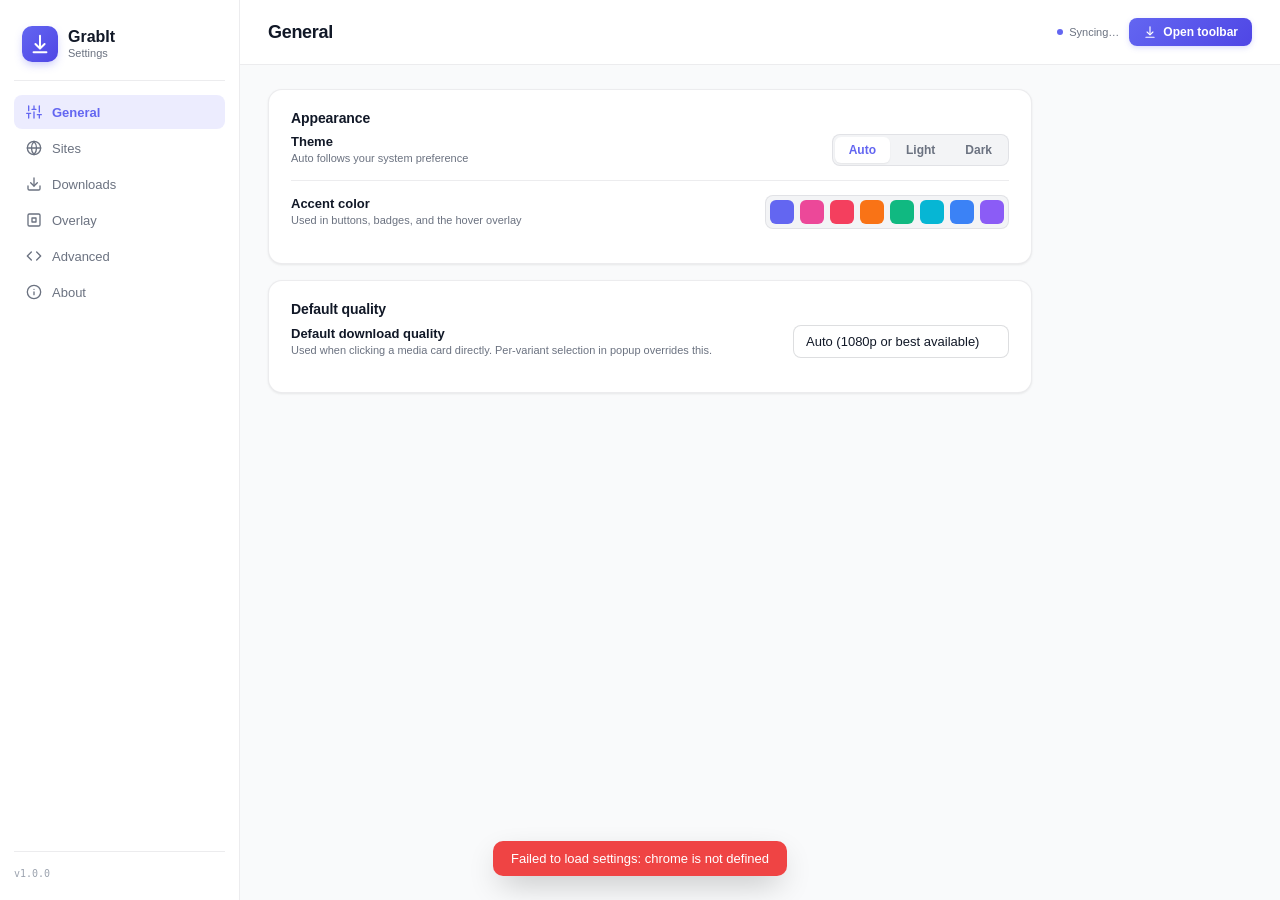
==== options/options.html @ 5db0a207 "Initial rebuild: GrabIt v1.0.0 — universal media grabber - MV3 manifest with 8 site extractors (YouT" ====
<!DOCTYPE html>
<html lang="en">
<head>
  <meta charset="UTF-8" />
  <meta name="viewport" content="width=device-width, initial-scale=1.0" />
  <title>GrabIt — Settings</title>
  <link rel="stylesheet" href="options.css" />
</head>
<body data-theme="auto">
  <div class="page">
    <!-- Sidebar -->
    <aside class="sidebar">
      <div class="sidebar-brand">
        <div class="brand-mark">
          <svg viewBox="0 0 24 24" width="22" height="22" fill="none" stroke="currentColor" stroke-width="2.2" stroke-linecap="round" stroke-linejoin="round">
            <path d="M12 3v12"/><path d="m7 12 5 5 5-5"/><path d="M5 21h14"/>
          </svg>
        </div>
        <div class="brand-text">
          <span class="brand-name">GrabIt</span>
          <span class="brand-tag">Settings</span>
        </div>
      </div>

      <nav class="nav">
        <a href="#general" class="nav-item active" data-section="general">
          <svg viewBox="0 0 24 24" width="16" height="16" fill="none" stroke="currentColor" stroke-width="2" stroke-linecap="round" stroke-linejoin="round"><path d="M4 21v-7M4 10V3M12 21v-9M12 8V3M20 21v-5M20 12V3M1 14h6M9 8h6M17 16h6"/></svg>
          General
        </a>
        <a href="#sites" class="nav-item" data-section="sites">
          <svg viewBox="0 0 24 24" width="16" height="16" fill="none" stroke="currentColor" stroke-width="2" stroke-linecap="round" stroke-linejoin="round"><circle cx="12" cy="12" r="10"/><path d="M2 12h20M12 2a15 15 0 0 1 0 20M12 2a15 15 0 0 0 0 20"/></svg>
          Sites
        </a>
        <a href="#downloads" class="nav-item" data-section="downloads">
          <svg viewBox="0 0 24 24" width="16" height="16" fill="none" stroke="currentColor" stroke-width="2" stroke-linecap="round" stroke-linejoin="round"><path d="M21 15v4a2 2 0 0 1-2 2H5a2 2 0 0 1-2-2v-4"/><polyline points="7 10 12 15 17 10"/><line x1="12" y1="15" x2="12" y2="3"/></svg>
          Downloads
        </a>
        <a href="#overlay" class="nav-item" data-section="overlay">
          <svg viewBox="0 0 24 24" width="16" height="16" fill="none" stroke="currentColor" stroke-width="2" stroke-linecap="round" stroke-linejoin="round"><rect x="3" y="3" width="18" height="18" rx="2"/><path d="M9 9h6v6H9z"/></svg>
          Overlay
        </a>
        <a href="#advanced" class="nav-item" data-section="advanced">
          <svg viewBox="0 0 24 24" width="16" height="16" fill="none" stroke="currentColor" stroke-width="2" stroke-linecap="round" stroke-linejoin="round"><polyline points="16 18 22 12 16 6"/><polyline points="8 6 2 12 8 18"/></svg>
          Advanced
        </a>
        <a href="#about" class="nav-item" data-section="about">
          <svg viewBox="0 0 24 24" width="16" height="16" fill="none" stroke="currentColor" stroke-width="2" stroke-linecap="round" stroke-linejoin="round"><circle cx="12" cy="12" r="10"/><line x1="12" y1="16" x2="12" y2="12"/><line x1="12" y1="8" x2="12.01" y2="8"/></svg>
          About
        </a>
      </nav>

      <div class="sidebar-footer">
        <span class="version" id="version">v1.0.0</span>
      </div>
    </aside>

    <!-- Main -->
    <main class="main">
      <header class="topbar">
        <h1 id="page-title">General</h1>
        <div class="topbar-actions">
          <span class="sync-indicator" id="sync-indicator" hidden>
            <span class="dot"></span> Syncing…
          </span>
          <button class="btn-primary" id="open-popup-hint" title="Tip: open GrabIt from the toolbar on any supported site">
            <svg viewBox="0 0 24 24" width="14" height="14" fill="none" stroke="currentColor" stroke-width="2" stroke-linecap="round" stroke-linejoin="round"><path d="M12 3v12"/><path d="m7 12 5 5 5-5"/><path d="M5 21h14"/></svg>
            Open toolbar
          </button>
        </div>
      </header>

      <div class="content">
        <!-- General -->
        <section id="section-general" class="section active">
          <div class="card">
            <h2>Appearance</h2>
            <div class="field-row">
              <div class="field-label">
                <label>Theme</label>
                <span class="hint">Auto follows your system preference</span>
              </div>
              <div class="segmented" id="theme-segmented" role="radiogroup">
                <button data-value="auto" class="seg-btn active">Auto</button>
                <button data-value="light" class="seg-btn">Light</button>
                <button data-value="dark" class="seg-btn">Dark</button>
              </div>
            </div>

            <div class="field-row">
              <div class="field-label">
                <label>Accent color</label>
                <span class="hint">Used in buttons, badges, and the hover overlay</span>
              </div>
              <div class="color-picker" id="color-picker">
                <button class="color-swatch" data-color="#6366f1" style="background:#6366f1" aria-label="Indigo"></button>
                <button class="color-swatch" data-color="#ec4899" style="background:#ec4899" aria-label="Pink"></button>
                <button class="color-swatch" data-color="#f43f5e" style="background:#f43f5e" aria-label="Rose"></button>
                <button class="color-swatch" data-color="#f97316" style="background:#f97316" aria-label="Orange"></button>
                <button class="color-swatch" data-color="#10b981" style="background:#10b981" aria-label="Emerald"></button>
                <button class="color-swatch" data-color="#06b6d4" style="background:#06b6d4" aria-label="Cyan"></button>
                <button class="color-swatch" data-color="#3b82f6" style="background:#3b82f6" aria-label="Blue"></button>
                <button class="color-swatch" data-color="#8b5cf6" style="background:#8b5cf6" aria-label="Violet"></button>
              </div>
            </div>
          </div>

          <div class="card">
            <h2>Default quality</h2>
            <div class="field-row">
              <div class="field-label">
                <label>Default download quality</label>
                <span class="hint">Used when clicking a media card directly. Per-variant selection in popup overrides this.</span>
              </div>
              <select id="default-quality" class="select">
                <option value="auto">Auto (1080p or best available)</option>
                <option value="highest">Highest</option>
                <option value="1080p">1080p</option>
                <option value="720p">720p</option>
                <option value="480p">480p</option>
                <option value="360p">360p</option>
                <option value="audio">Audio only</option>
              </select>
            </div>
          </div>
        </section>

        <!-- Sites -->
        <section id="section-sites" class="section">
          <div class="card">
            <h2>Enabled sites</h2>
            <p class="card-desc">Toggle which sites GrabIt will scan and show overlay on. Disabled sites are completely ignored.</p>
            <div class="site-toggles" id="site-toggles"></div>
          </div>
        </section>

        <!-- Downloads -->
        <section id="section-downloads" class="section">
          <div class="card">
            <h2>Download folder</h2>
            <div class="field-row">
              <div class="field-label">
                <label>Subfolder under Chrome Downloads</label>
                <span class="hint">Leave empty to save in the root Downloads folder</span>
              </div>
              <input type="text" id="download-folder" class="input" placeholder="GrabIt" />
            </div>

            <div class="field-row">
              <div class="field-label">
                <label>Filename template</label>
                <span class="hint">Variables: {site} {title} {quality} {ext} {author} {date}</span>
              </div>
              <input type="text" id="filename-template" class="input" placeholder="{site}_{title}_{quality}.{ext}" />
            </div>
          </div>

          <div class="card">
            <h2>Notifications</h2>
            <label class="toggle-row">
              <span>
                <span class="toggle-label">Notify on completion</span>
                <span class="toggle-hint">Show a desktop notification when a download finishes</span>
              </span>
              <input type="checkbox" id="notify-complete" class="toggle" />
            </label>
            <label class="toggle-row">
              <span>
                <span class="toggle-label">Notify on errors</span>
                <span class="toggle-hint">Show a notification when a download fails or falls back to opening in a tab</span>
              </span>
              <input type="checkbox" id="notify-error" class="toggle" />
            </label>
          </div>

          <div class="card">
            <h2>Recent downloads</h2>
            <p class="card-desc">Manage the recent downloads list shown in the popup.</p>
            <div class="recent-manage">
              <button class="btn-secondary" id="clear-recent-btn">Clear recent list</button>
              <span class="hint" id="recent-count">0 items</span>
            </div>
          </div>
        </section>

        <!-- Overlay -->
        <section id="section-overlay" class="section">
          <div class="card">
            <h2>Hover overlay</h2>
            <p class="card-desc">A floating "GrabIt" button appears on supported sites for one-click downloads.</p>
            <label class="toggle-row">
              <span>
                <span class="toggle-label">Show hover overlay</span>
                <span class="toggle-hint">Display the floating button on supported sites</span>
              </span>
              <input type="checkbox" id="show-overlay" class="toggle" />
            </label>

            <div class="field-row">
              <div class="field-label">
                <label>Position</label>
                <span class="hint">Where the overlay button appears on the page</span>
              </div>
              <select id="overlay-position" class="select">
                <option value="bottom-right">Bottom right</option>
                <option value="bottom-left">Bottom left</option>
                <option value="top-right">Top right</option>
                <option value="top-left">Top left</option>
              </select>
            </div>

            <div class="field-row">
              <div class="field-label">
                <label>Opacity</label>
                <span class="hint" id="opacity-value">95%</span>
              </div>
              <input type="range" id="overlay-opacity" min="50" max="100" value="95" class="range" />
            </div>
          </div>
        </section>

        <!-- Advanced -->
        <section id="section-advanced" class="section">
          <div class="card">
            <h2>Restriction bypass</h2>
            <p class="card-desc">Many CDNs require a Referer/Origin header from the original site. GrabIt uses declarativeNetRequest rules to inject these on the fly.</p>
            <label class="toggle-row">
              <span>
                <span class="toggle-label">Bypass Referer/Origin restrictions</span>
                <span class="toggle-hint">Recommended. Disable only if you experience DNR policy conflicts.</span>
              </span>
              <input type="checkbox" id="bypass-referer" class="toggle" />
            </label>
          </div>

          <div class="card">
            <h2>Concurrency</h2>
            <div class="field-row">
              <div class="field-label">
                <label>Max parallel downloads</label>
                <span class="hint" id="parallel-value">3</span>
              </div>
              <input type="range" id="max-parallel" min="1" max="10" value="3" class="range" />
            </div>
          </div>

          <div class="card">
            <h2>Diagnostics</h2>
            <label class="toggle-row">
              <span>
                <span class="toggle-label">Enable debug logging</span>
                <span class="toggle-hint">Verbose logs in the service worker DevTools console. Useful when reporting bugs.</span>
              </span>
              <input type="checkbox" id="debug-logging" class="toggle" />
            </label>
            <div class="actions-row">
              <button class="btn-secondary" id="test-scan-btn">Test scan active tab</button>
              <button class="btn-secondary" id="reload-bg-btn">Reload service worker</button>
            </div>
          </div>
        </section>

        <!-- About -->
        <section id="section-about" class="section">
          <div class="card about-card">
            <div class="about-logo">
              <div class="brand-mark large">
                <svg viewBox="0 0 24 24" width="32" height="32" fill="none" stroke="currentColor" stroke-width="2.2" stroke-linecap="round" stroke-linejoin="round">
                  <path d="M12 3v12"/><path d="m7 12 5 5 5-5"/><path d="M5 21h14"/>
                </svg>
              </div>
              <div>
                <h2>GrabIt</h2>
                <p class="about-version">Version <span id="about-version">1.0.0</span></p>
              </div>
            </div>
            <p class="about-desc">
              GrabIt is a privacy-respecting Chrome extension that lets you download videos, images,
              and audio from YouTube, Twitter/X, Instagram, TikTok, Reddit, Facebook, Twitch, and Bilibili.
              All processing happens locally in your browser — no third-party servers, no telemetry.
            </p>
            <div class="about-links">
              <a href="https://github.com/Exon101/grabit-extension" target="_blank" rel="noreferrer">Source on GitHub</a>
              <a href="https://github.com/Exon101/grabit-extension/issues" target="_blank" rel="noreferrer">Report an issue</a>
              <a href="#" id="open-extensions-page">Manage extension</a>
            </div>
          </div>
        </section>
      </div>
    </main>
  </div>

  <script src="options.js"></script>
</body>
</html>
---- options/options.css ----
/* ============================================================
 * GrabIt options page — sidebar layout, modern card system
 * ============================================================ */

:root {
  --bg: #f9fafb;
  --bg-card: #ffffff;
  --bg-elevated: #ffffff;
  --bg-hover: #f3f4f6;
  --bg-pressed: #e5e7eb;
  --fg: #111827;
  --fg-muted: #6b7280;
  --fg-subtle: #9ca3af;
  --border: rgba(17, 24, 39, 0.08);
  --border-strong: rgba(17, 24, 39, 0.14);
  --accent: #6366f1;
  --accent-hover: #4f46e5;
  --accent-fg: #ffffff;
  --accent-soft: rgba(99, 102, 241, 0.12);
  --success: #10b981;
  --warning: #f59e0b;
  --danger: #ef4444;
  --shadow: 0 1px 3px rgba(0,0,0,0.05), 0 1px 2px rgba(0,0,0,0.03);
  --shadow-md: 0 4px 12px -2px rgba(0,0,0,0.06), 0 2px 4px -1px rgba(0,0,0,0.04);
  --radius: 10px;
  --radius-lg: 14px;
  --radius-xl: 20px;
  --font: -apple-system, BlinkMacSystemFont, 'Segoe UI', 'Inter', Roboto, Helvetica, Arial, sans-serif;
  --font-mono: 'SF Mono', 'JetBrains Mono', Menlo, Consolas, monospace;
}

[data-theme="dark"] {
  --bg: #0f172a;
  --bg-card: #1e293b;
  --bg-elevated: #1e293b;
  --bg-hover: #334155;
  --bg-pressed: #475569;
  --fg: #f1f5f9;
  --fg-muted: #94a3b8;
  --fg-subtle: #64748b;
  --border: rgba(241, 245, 249, 0.08);
  --border-strong: rgba(241, 245, 249, 0.14);
  --accent: #818cf8;
  --accent-hover: #6366f1;
  --accent-fg: #0f172a;
  --accent-soft: rgba(129, 140, 248, 0.18);
  --shadow: 0 1px 3px rgba(0,0,0,0.3);
  --shadow-md: 0 4px 12px -2px rgba(0,0,0,0.4);
}

* { box-sizing: border-box; margin: 0; padding: 0; }

body {
  font-family: var(--font);
  background: var(--bg);
  color: var(--fg);
  font-size: 14px;
  -webkit-font-smoothing: antialiased;
}

.page {
  display: grid;
  grid-template-columns: 240px 1fr;
  min-height: 100vh;
}

/* ---------- Sidebar ---------- */
.sidebar {
  background: var(--bg-card);
  border-right: 1px solid var(--border);
  padding: 20px 14px;
  display: flex;
  flex-direction: column;
  position: sticky;
  top: 0;
  height: 100vh;
}

.sidebar-brand {
  display: flex;
  align-items: center;
  gap: 10px;
  padding: 6px 8px 18px;
  margin-bottom: 14px;
  border-bottom: 1px solid var(--border);
}
.brand-mark {
  width: 36px; height: 36px;
  display: flex; align-items: center; justify-content: center;
  background: linear-gradient(135deg, var(--accent), var(--accent-hover));
  color: var(--accent-fg);
  border-radius: 10px;
  box-shadow: 0 4px 10px -2px rgba(99,102,241,0.4);
  flex-shrink: 0;
}
.brand-mark.large { width: 56px; height: 56px; border-radius: 14px; }
.brand-text { display: flex; flex-direction: column; line-height: 1.15; }
.brand-name { font-size: 16px; font-weight: 700; }
.brand-tag { font-size: 11px; color: var(--fg-muted); font-weight: 500; }

.nav {
  display: flex;
  flex-direction: column;
  gap: 2px;
  flex: 1;
}
.nav-item {
  display: flex;
  align-items: center;
  gap: 10px;
  padding: 9px 12px;
  border-radius: 8px;
  color: var(--fg-muted);
  text-decoration: none;
  font-size: 13px;
  font-weight: 500;
  transition: all 0.12s ease;
  cursor: pointer;
}
.nav-item:hover {
  background: var(--bg-hover);
  color: var(--fg);
}
.nav-item.active {
  background: var(--accent-soft);
  color: var(--accent);
  font-weight: 600;
}

.sidebar-footer {
  padding-top: 12px;
  border-top: 1px solid var(--border);
  margin-top: 14px;
}
.version { font-size: 10px; color: var(--fg-subtle); font-family: var(--font-mono); }

/* ---------- Main ---------- */
.main {
  display: flex;
  flex-direction: column;
  min-width: 0;
}

.topbar {
  display: flex;
  align-items: center;
  justify-content: space-between;
  padding: 18px 28px;
  background: var(--bg-card);
  border-bottom: 1px solid var(--border);
  position: sticky;
  top: 0;
  z-index: 10;
}
.topbar h1 {
  font-size: 18px;
  font-weight: 700;
  letter-spacing: -0.3px;
}
.topbar-actions { display: flex; align-items: center; gap: 10px; }

.sync-indicator {
  display: inline-flex;
  align-items: center;
  gap: 6px;
  font-size: 11px;
  color: var(--fg-muted);
  font-weight: 500;
}
.sync-indicator .dot {
  width: 6px; height: 6px;
  background: var(--accent);
  border-radius: 50%;
  animation: pulse 1.2s ease infinite;
}
@keyframes pulse { 0%, 100% { opacity: 1; } 50% { opacity: 0.3; } }

.btn-primary {
  display: inline-flex; align-items: center; gap: 6px;
  padding: 7px 14px;
  background: linear-gradient(135deg, var(--accent), var(--accent-hover));
  color: var(--accent-fg);
  border: 0;
  border-radius: 8px;
  font-size: 12px; font-weight: 600;
  cursor: pointer;
  font-family: inherit;
  box-shadow: 0 2px 6px -1px rgba(99,102,241,0.3);
  transition: all 0.15s ease;
}
.btn-primary:hover { transform: translateY(-1px); box-shadow: 0 4px 10px -2px rgba(99,102,241,0.4); }
.btn-primary:active { transform: translateY(0); }

.btn-secondary {
  padding: 7px 14px;
  background: var(--bg-hover);
  color: var(--fg);
  border: 1px solid var(--border);
  border-radius: 8px;
  font-size: 12px; font-weight: 600;
  cursor: pointer;
  font-family: inherit;
  transition: all 0.12s ease;
}
.btn-secondary:hover { background: var(--bg-pressed); border-color: var(--border-strong); }

/* ---------- Content ---------- */
.content { padding: 24px 28px; max-width: 820px; }
.section { display: none; }
.section.active { display: block; animation: fadeIn 0.2s ease; }
@keyframes fadeIn { from { opacity: 0; transform: translateY(4px); } to { opacity: 1; transform: none; } }

.card {
  background: var(--bg-card);
  border: 1px solid var(--border);
  border-radius: var(--radius-lg);
  padding: 20px 22px;
  margin-bottom: 16px;
  box-shadow: var(--shadow);
}
.card h2 {
  font-size: 14px;
  font-weight: 700;
  margin-bottom: 4px;
  letter-spacing: -0.1px;
}
.card-desc {
  font-size: 12px;
  color: var(--fg-muted);
  line-height: 1.55;
  margin-bottom: 16px;
}

/* ---------- Field rows ---------- */
.field-row {
  display: flex;
  align-items: center;
  justify-content: space-between;
  padding: 14px 0;
  border-top: 1px solid var(--border);
  gap: 24px;
}
.field-row:first-of-type { border-top: 0; padding-top: 4px; }
.field-label { display: flex; flex-direction: column; gap: 2px; min-width: 0; }
.field-label label {
  font-size: 13px; font-weight: 600;
  color: var(--fg);
}
.hint {
  font-size: 11px;
  color: var(--fg-muted);
  line-height: 1.4;
}

/* ---------- Segmented control ---------- */
.segmented {
  display: inline-flex;
  background: var(--bg-hover);
  border: 1px solid var(--border);
  border-radius: 8px;
  padding: 2px;
  gap: 2px;
}
.seg-btn {
  background: transparent;
  border: 0;
  padding: 6px 14px;
  font-size: 12px;
  font-weight: 600;
  color: var(--fg-muted);
  cursor: pointer;
  border-radius: 6px;
  font-family: inherit;
  transition: all 0.12s ease;
}
.seg-btn:hover { color: var(--fg); }
.seg-btn.active {
  background: var(--bg-card);
  color: var(--accent);
  box-shadow: 0 1px 2px rgba(0,0,0,0.06);
}

/* ---------- Color picker ---------- */
.color-picker {
  display: flex;
  gap: 6px;
  padding: 4px;
  background: var(--bg-hover);
  border-radius: 8px;
  border: 1px solid var(--border);
}
.color-swatch {
  width: 24px; height: 24px;
  border-radius: 6px;
  border: 2px solid transparent;
  cursor: pointer;
  transition: all 0.12s ease;
  padding: 0;
}
.color-swatch:hover { transform: scale(1.1); }
.color-swatch.active {
  border-color: var(--fg);
  box-shadow: 0 0 0 2px var(--bg-card);
}

/* ---------- Inputs ---------- */
.input, .select {
  background: var(--bg-card);
  border: 1px solid var(--border-strong);
  color: var(--fg);
  padding: 8px 12px;
  border-radius: 8px;
  font-size: 13px;
  font-family: inherit;
  min-width: 200px;
  transition: all 0.12s ease;
}
.input:focus, .select:focus {
  outline: none;
  border-color: var(--accent);
  box-shadow: 0 0 0 3px var(--accent-soft);
}
.select { padding-right: 28px; appearance: none; cursor: pointer; }

/* ---------- Range ---------- */
.range {
  -webkit-appearance: none;
  width: 200px;
  height: 6px;
  background: var(--bg-hover);
  border-radius: 3px;
  outline: none;
  cursor: pointer;
}
.range::-webkit-slider-thumb {
  -webkit-appearance: none;
  width: 18px; height: 18px;
  background: var(--accent);
  border-radius: 50%;
  cursor: pointer;
  box-shadow: 0 2px 6px -1px rgba(99,102,241,0.4);
  transition: transform 0.12s ease;
}
.range::-webkit-slider-thumb:hover { transform: scale(1.15); }
.range::-moz-range-thumb {
  width: 18px; height: 18px;
  background: var(--accent);
  border: 0;
  border-radius: 50%;
  cursor: pointer;
}

/* ---------- Toggle ---------- */
.toggle-row {
  display: flex;
  align-items: center;
  justify-content: space-between;
  padding: 14px 0;
  border-top: 1px solid var(--border);
  cursor: pointer;
}
.toggle-row:first-of-type { border-top: 0; padding-top: 4px; }
.toggle-row > span {
  display: flex; flex-direction: column; gap: 2px;
}
.toggle-label { font-size: 13px; font-weight: 600; }
.toggle-hint { font-size: 11px; color: var(--fg-muted); line-height: 1.4; }

.toggle {
  appearance: none;
  -webkit-appearance: none;
  width: 38px; height: 22px;
  background: var(--bg-hover);
  border: 1px solid var(--border-strong);
  border-radius: 12px;
  position: relative;
  cursor: pointer;
  transition: all 0.18s ease;
  flex-shrink: 0;
}
.toggle::before {
  content: '';
  position: absolute;
  width: 16px; height: 16px;
  background: var(--fg-subtle);
  border-radius: 50%;
  top: 2px; left: 2px;
  transition: all 0.18s ease;
}
.toggle:checked {
  background: var(--accent);
  border-color: var(--accent);
}
.toggle:checked::before {
  background: #fff;
  transform: translateX(16px);
}

/* ---------- Site toggles ---------- */
.site-toggles {
  display: grid;
  grid-template-columns: 1fr 1fr;
  gap: 8px;
  margin-top: 8px;
}
.site-toggle {
  display: flex;
  align-items: center;
  justify-content: space-between;
  padding: 12px 14px;
  background: var(--bg-hover);
  border: 1px solid var(--border);
  border-radius: 10px;
  cursor: pointer;
}
.site-toggle:hover { border-color: var(--border-strong); }
.site-info { display: flex; flex-direction: column; gap: 2px; }
.site-name { font-size: 13px; font-weight: 600; }
.site-host { font-size: 10px; color: var(--fg-muted); font-family: var(--font-mono); }

/* ---------- About ---------- */
.about-card { text-align: left; }
.about-logo { display: flex; align-items: center; gap: 14px; margin-bottom: 16px; }
.about-logo h2 { font-size: 22px; margin-bottom: 2px; }
.about-version { font-size: 12px; color: var(--fg-muted); font-family: var(--font-mono); }
.about-desc {
  font-size: 13px;
  color: var(--fg-muted);
  line-height: 1.65;
  margin-bottom: 16px;
}
.about-links { display: flex; flex-wrap: wrap; gap: 14px; padding-top: 14px; border-top: 1px solid var(--border); }
.about-links a {
  font-size: 12px;
  color: var(--accent);
  text-decoration: none;
  font-weight: 600;
}
.about-links a:hover { text-decoration: underline; }

/* ---------- Misc ---------- */
.actions-row {
  display: flex;
  gap: 8px;
  padding-top: 14px;
  margin-top: 14px;
  border-top: 1px solid var(--border);
}

.recent-manage {
  display: flex;
  align-items: center;
  gap: 12px;
}

/* ---------- Toast ---------- */
.toast {
  position: fixed;
  bottom: 24px;
  left: 50%;
  transform: translateX(-50%) translateY(8px);
  background: var(--fg);
  color: var(--bg-card);
  padding: 10px 18px;
  border-radius: 10px;
  font-size: 13px;
  font-weight: 500;
  box-shadow: 0 12px 32px -8px rgba(0,0,0,0.3);
  opacity: 0;
  pointer-events: none;
  transition: opacity 0.2s ease, transform 0.2s ease;
  z-index: 1000;
}
.toast.show {
  opacity: 1;
  transform: translateX(-50%) translateY(0);
}
.toast.success { background: var(--success); color: #fff; }
.toast.error { background: var(--danger); color: #fff; }

@media (prefers-reduced-motion: reduce) {
  *, *::before, *::after {
    animation-duration: 0.01ms !important;
    transition-duration: 0.01ms !important;
  }
}

@media (max-width: 720px) {
  .page { grid-template-columns: 1fr; }
  .sidebar { position: static; height: auto; flex-direction: row; padding: 10px; overflow-x: auto; }
  .sidebar-brand { display: none; }
  .nav { flex-direction: row; }
  .sidebar-footer { display: none; }
  .content { padding: 16px; }
}
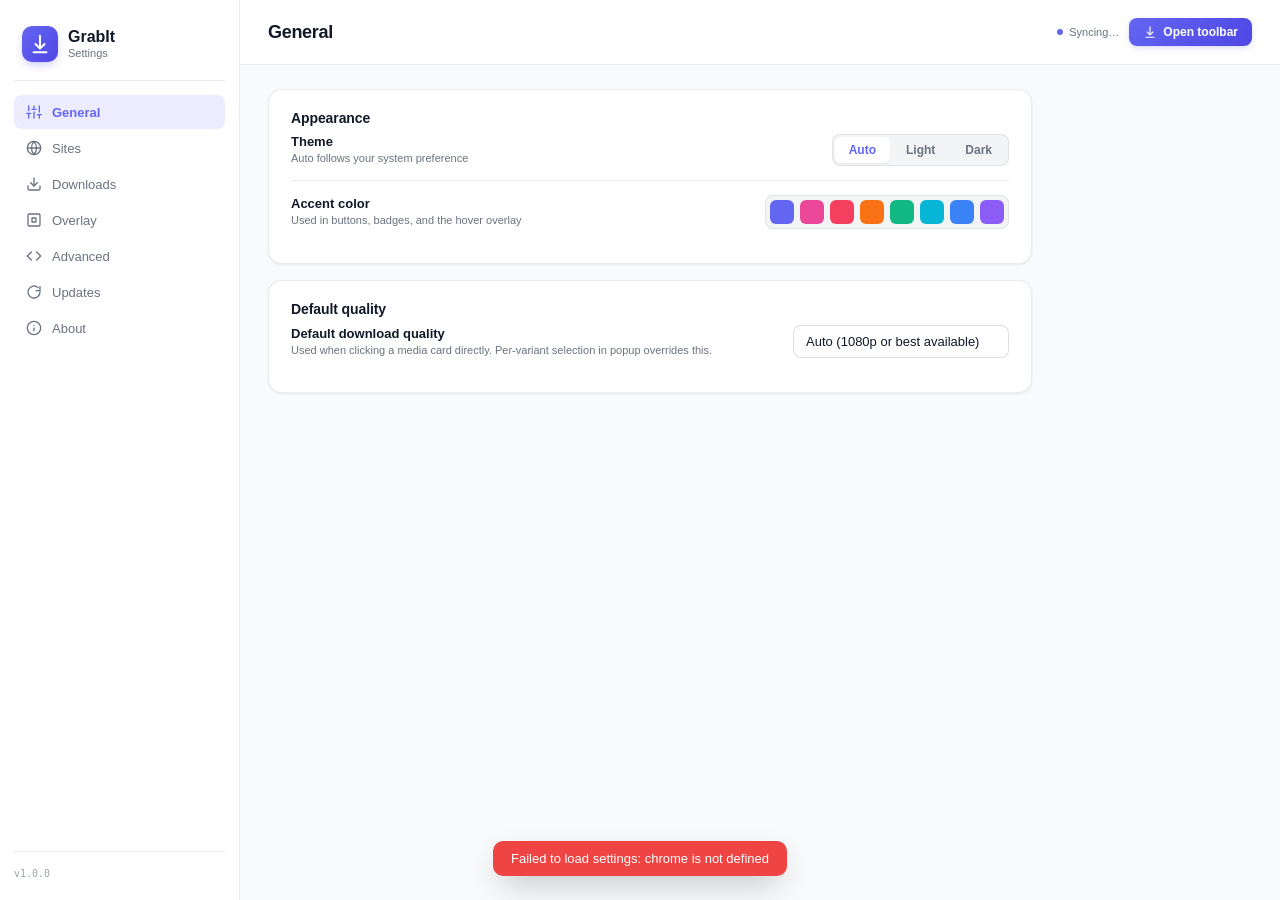
==== commit 50917635: "feat: in-extension auto-updater from GitHub releases Adds a complete update system that checks GitHu" ====
--- a/options/options.html
+++ b/options/options.html
@@ -43,6 +43,10 @@
           <svg viewBox="0 0 24 24" width="16" height="16" fill="none" stroke="currentColor" stroke-width="2" stroke-linecap="round" stroke-linejoin="round"><polyline points="16 18 22 12 16 6"/><polyline points="8 6 2 12 8 18"/></svg>
           Advanced
         </a>
+        <a href="#updates" class="nav-item" data-section="updates">
+          <svg viewBox="0 0 24 24" width="16" height="16" fill="none" stroke="currentColor" stroke-width="2" stroke-linecap="round" stroke-linejoin="round"><path d="M21 12a9 9 0 1 1-3-6.7"/><polyline points="21 4 21 10 15 10"/></svg>
+          Updates
+        </a>
         <a href="#about" class="nav-item" data-section="about">
           <svg viewBox="0 0 24 24" width="16" height="16" fill="none" stroke="currentColor" stroke-width="2" stroke-linecap="round" stroke-linejoin="round"><circle cx="12" cy="12" r="10"/><line x1="12" y1="16" x2="12" y2="12"/><line x1="12" y1="8" x2="12.01" y2="8"/></svg>
           About
@@ -259,6 +263,84 @@
           </div>
         </section>
 
+        <!-- Updates -->
+        <section id="section-updates" class="section">
+          <div class="card update-status-card" id="update-status-card">
+            <div class="update-status-grid">
+              <div class="update-stat">
+                <span class="update-stat-label">Current version</span>
+                <span class="update-stat-value" id="cur-version">v1.2.0</span>
+              </div>
+              <div class="update-stat">
+                <span class="update-stat-label">Latest available</span>
+                <span class="update-stat-value" id="latest-version">—</span>
+              </div>
+              <div class="update-stat">
+                <span class="update-stat-label">Last checked</span>
+                <span class="update-stat-value" id="last-checked">never</span>
+              </div>
+              <div class="update-stat">
+                <span class="update-stat-label">Status</span>
+                <span class="update-stat-value" id="update-status-badge">—</span>
+              </div>
+            </div>
+            <div class="update-actions">
+              <button class="btn-secondary" id="check-now-btn">
+                <svg viewBox="0 0 24 24" width="14" height="14" fill="none" stroke="currentColor" stroke-width="2" stroke-linecap="round" stroke-linejoin="round"><path d="M21 12a9 9 0 1 1-3-6.7"/><polyline points="21 4 21 10 15 10"/></svg>
+                Check now
+              </button>
+              <a href="https://github.com/Exon101/grabit-extension/releases" target="_blank" rel="noreferrer" class="btn-secondary">All releases →</a>
+            </div>
+          </div>
+
+          <div class="card" id="update-available-card" hidden>
+            <h2>Update available</h2>
+            <p class="card-desc">A new version is ready to install. Click "Update now" to download the zip — then extract it over your existing GrabIt folder and click Reload on the Extensions page.</p>
+            <div class="update-detail">
+              <h3 id="update-detail-title">v1.3.0</h3>
+              <pre class="release-notes" id="update-detail-notes"></pre>
+            </div>
+            <div class="actions-row">
+              <button class="btn-primary" id="update-now-options-btn">
+                <svg viewBox="0 0 24 24" width="14" height="14" fill="none" stroke="currentColor" stroke-width="2.5" stroke-linecap="round" stroke-linejoin="round"><path d="M12 3v12"/><path d="m7 12 5 5 5-5"/><path d="M5 21h14"/></svg>
+                Update now
+              </button>
+              <a href="#" id="update-gh-link" target="_blank" rel="noreferrer" class="btn-secondary">View release on GitHub</a>
+            </div>
+          </div>
+
+          <div class="card">
+            <h2>Automatic checks</h2>
+            <p class="card-desc">GrabIt periodically checks GitHub for new releases. When an update is found, you'll see a banner in the popup and a desktop notification.</p>
+            <label class="toggle-row">
+              <span>
+                <span class="toggle-label">Auto-check for updates</span>
+                <span class="toggle-hint">Periodically fetch the latest release from GitHub and badge the toolbar icon if a new version is available</span>
+              </span>
+              <input type="checkbox" id="auto-check-updates" class="toggle" />
+            </label>
+            <div class="field-row">
+              <div class="field-label">
+                <label>Check frequency</label>
+                <span class="hint">How often to poll GitHub for new releases (minimum 30 minutes)</span>
+              </div>
+              <select id="update-check-interval" class="select">
+                <option value="60">Every hour</option>
+                <option value="360">Every 6 hours</option>
+                <option value="720">Every 12 hours</option>
+                <option value="1440">Every day</option>
+              </select>
+            </div>
+            <label class="toggle-row">
+              <span>
+                <span class="toggle-label">Notify on new updates</span>
+                <span class="toggle-hint">Show a desktop notification when a new release is detected</span>
+              </span>
+              <input type="checkbox" id="notify-on-update" class="toggle" />
+            </label>
+          </div>
+        </section>
+
         <!-- About -->
         <section id="section-about" class="section">
           <div class="card about-card">
--- a/options/options.css
+++ b/options/options.css
@@ -417,6 +417,112 @@
 .site-info { display: flex; flex-direction: column; gap: 2px; }
 .site-name { font-size: 13px; font-weight: 600; }
 .site-host { font-size: 10px; color: var(--fg-muted); font-family: var(--font-mono); }
+.perm-badge {
+  display: inline-block;
+  margin-left: 6px;
+  padding: 1px 6px;
+  background: var(--accent-soft);
+  color: var(--accent);
+  border-radius: 6px;
+  font-size: 9px;
+  font-weight: 700;
+  text-transform: uppercase;
+  letter-spacing: 0.4px;
+  vertical-align: middle;
+}
+.perm-enable-btn {
+  flex-shrink: 0;
+}
+
+/* ---------- Updates section ---------- */
+.update-status-card { background: linear-gradient(135deg, var(--accent-soft), transparent 60%); }
+.update-status-grid {
+  display: grid;
+  grid-template-columns: repeat(4, 1fr);
+  gap: 16px;
+  margin-bottom: 16px;
+}
+.update-stat {
+  display: flex;
+  flex-direction: column;
+  gap: 4px;
+}
+.update-stat-label {
+  font-size: 10px;
+  font-weight: 700;
+  text-transform: uppercase;
+  letter-spacing: 0.6px;
+  color: var(--fg-muted);
+}
+.update-stat-value {
+  font-size: 18px;
+  font-weight: 700;
+  color: var(--fg);
+  font-family: var(--font-mono);
+  letter-spacing: -0.3px;
+}
+.update-stat-value.status-update {
+  color: var(--success);
+}
+.update-stat-value.status-uptodate {
+  color: var(--accent);
+}
+.update-stat-value.status-error {
+  color: var(--danger);
+  font-size: 13px;
+}
+.update-actions {
+  display: flex;
+  gap: 10px;
+  padding-top: 14px;
+  border-top: 1px solid var(--border);
+}
+.update-actions .btn-secondary {
+  display: inline-flex;
+  align-items: center;
+  gap: 6px;
+  text-decoration: none;
+  padding: 7px 14px;
+  font-size: 12px;
+}
+
+.update-detail {
+  margin: 14px 0;
+  padding: 14px;
+  background: var(--bg-hover);
+  border-radius: 10px;
+  border: 1px solid var(--border);
+}
+.update-detail h3 {
+  font-size: 16px;
+  font-weight: 700;
+  margin-bottom: 8px;
+  color: var(--success);
+}
+.release-notes {
+  font-family: var(--font-mono);
+  font-size: 11px;
+  line-height: 1.55;
+  color: var(--fg-muted);
+  white-space: pre-wrap;
+  max-height: 220px;
+  overflow-y: auto;
+  margin: 0;
+  background: transparent;
+  border: 0;
+  padding: 0;
+}
+
+@media (max-width: 720px) {
+  .update-status-grid { grid-template-columns: repeat(2, 1fr); }
+}
+
+/* Spinning animation for check-now button */
+.spinning {
+  transform-origin: 12px 12px;
+  animation: spin 0.9s linear infinite;
+}
+@keyframes spin { to { transform: rotate(360deg); } }
 
 /* ---------- About ---------- */
 .about-card { text-align: left; }
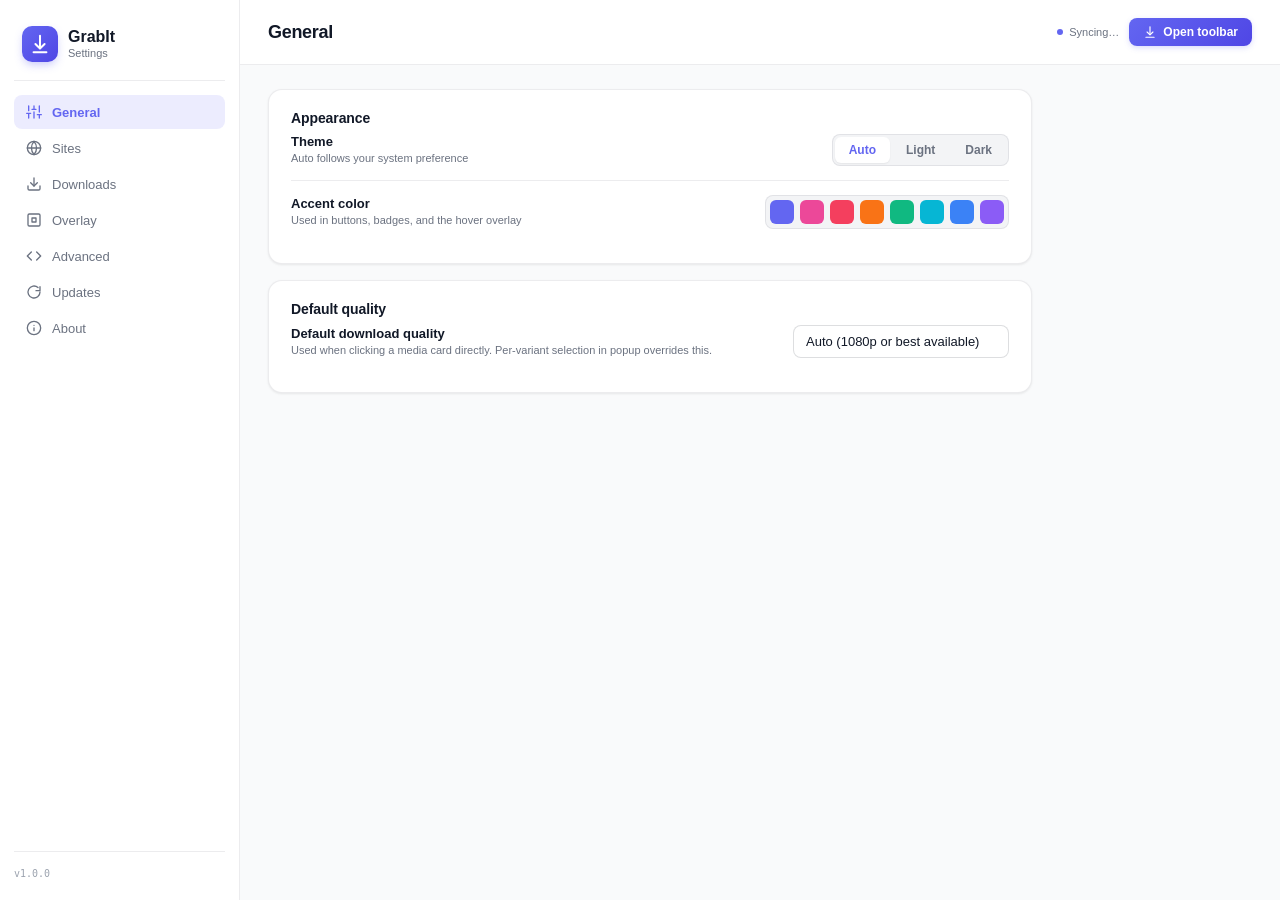
==== commit ab72b4fd: "fix: permission error + context invalidation + add Sentry error capture 3 fixes:  1. Permission erro" ====
--- a/options/options.html
+++ b/options/options.html
@@ -261,6 +261,29 @@
               <button class="btn-secondary" id="reload-bg-btn">Reload service worker</button>
             </div>
           </div>
+
+          <div class="card">
+            <h2>Error reporting</h2>
+            <p class="card-desc">GrabIt captures errors locally (in chrome.storage) so the Debug panel can show them. Optionally, errors can be sent to Sentry for remote collection.</p>
+            <label class="toggle-row">
+              <span>
+                <span class="toggle-label">Enable error reporting</span>
+                <span class="toggle-hint">Capture unhandled errors and promise rejections. Local capture is always on; this controls whether they're also sent to Sentry.</span>
+              </span>
+              <input type="checkbox" id="error-reporting" class="toggle" />
+            </label>
+            <div class="field-row">
+              <div class="field-label">
+                <label>Sentry DSN</label>
+                <span class="hint">Leave empty for local-only capture. Set to your Sentry project DSN to send errors remotely.</span>
+              </div>
+              <input type="text" id="sentry-dsn" class="input" placeholder="https://abc123@sentry.io/456" />
+            </div>
+            <div class="actions-row">
+              <button class="btn-secondary" id="view-errors-btn">View captured errors</button>
+              <button class="btn-secondary" id="clear-errors-btn">Clear error log</button>
+            </div>
+          </div>
         </section>
 
         <!-- Updates -->
@@ -289,7 +312,7 @@
                 <svg viewBox="0 0 24 24" width="14" height="14" fill="none" stroke="currentColor" stroke-width="2" stroke-linecap="round" stroke-linejoin="round"><path d="M21 12a9 9 0 1 1-3-6.7"/><polyline points="21 4 21 10 15 10"/></svg>
                 Check now
               </button>
-              <a href="https://github.com/Exon101/grabit-extension/releases" target="_blank" rel="noreferrer" class="btn-secondary">All releases →</a>
+              <a href="https://github.com/Exon101/grabit/releases" target="_blank" rel="noreferrer" class="btn-secondary">All releases →</a>
             </div>
           </div>
 
@@ -361,8 +384,8 @@
               All processing happens locally in your browser — no third-party servers, no telemetry.
             </p>
             <div class="about-links">
-              <a href="https://github.com/Exon101/grabit-extension" target="_blank" rel="noreferrer">Source on GitHub</a>
-              <a href="https://github.com/Exon101/grabit-extension/issues" target="_blank" rel="noreferrer">Report an issue</a>
+              <a href="https://github.com/Exon101/grabit" target="_blank" rel="noreferrer">Source on GitHub</a>
+              <a href="https://github.com/Exon101/grabit/issues" target="_blank" rel="noreferrer">Report an issue</a>
               <a href="#" id="open-extensions-page">Manage extension</a>
             </div>
           </div>
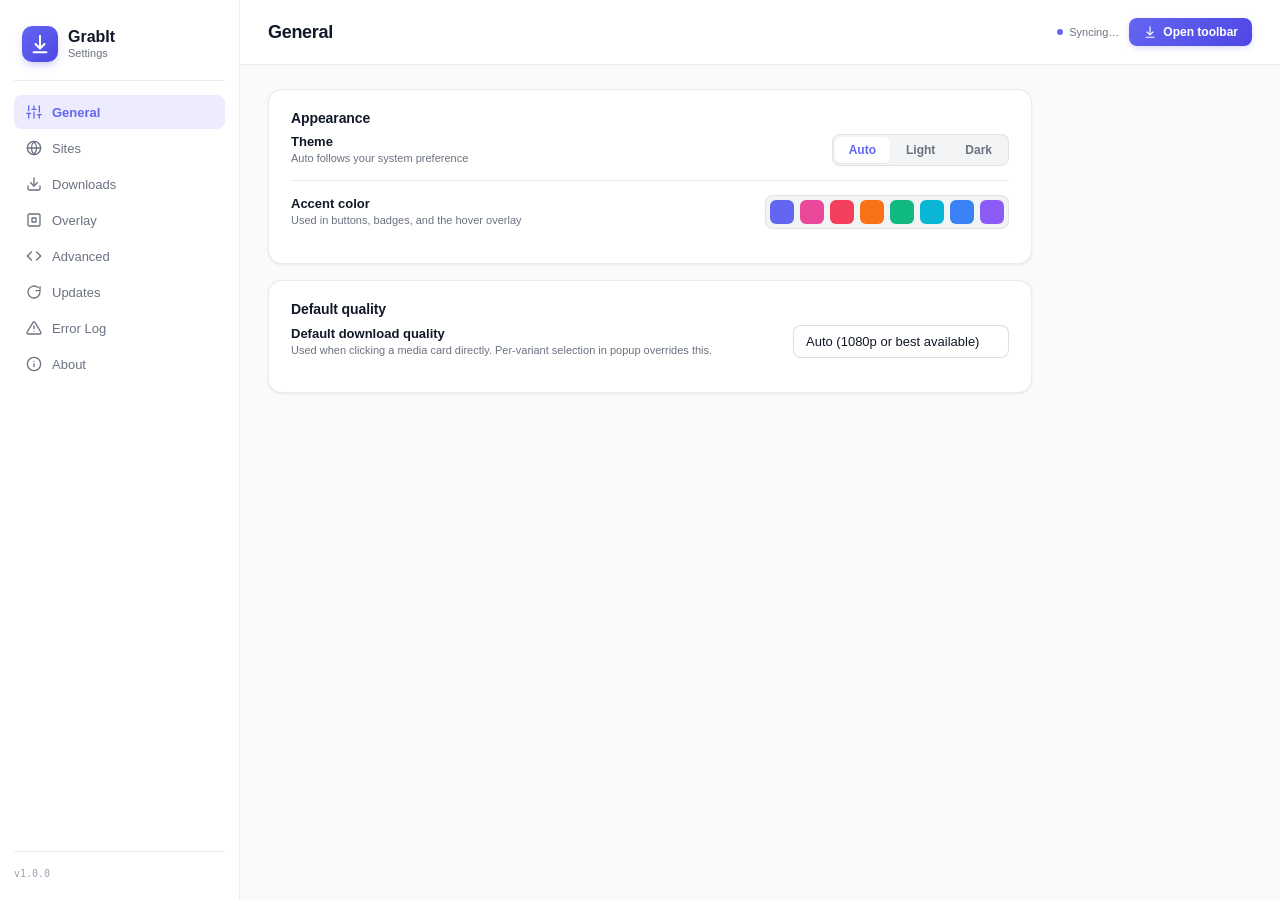
==== commit a9bfdf9b: "feat: keep service worker alive + dedicated Error Log page 1. Service worker keepalive (auto-run in " ====
--- a/options/options.html
+++ b/options/options.html
@@ -47,6 +47,10 @@
           <svg viewBox="0 0 24 24" width="16" height="16" fill="none" stroke="currentColor" stroke-width="2" stroke-linecap="round" stroke-linejoin="round"><path d="M21 12a9 9 0 1 1-3-6.7"/><polyline points="21 4 21 10 15 10"/></svg>
           Updates
         </a>
+        <a href="#errors" class="nav-item" data-section="errors">
+          <svg viewBox="0 0 24 24" width="16" height="16" fill="none" stroke="currentColor" stroke-width="2" stroke-linecap="round" stroke-linejoin="round"><path d="M10.29 3.86 1.82 18a2 2 0 0 0 1.71 3h16.94a2 2 0 0 0 1.71-3L13.71 3.86a2 2 0 0 0-3.42 0z"/><line x1="12" y1="9" x2="12" y2="13"/><line x1="12" y1="17" x2="12.01" y2="17"/></svg>
+          Error Log
+        </a>
         <a href="#about" class="nav-item" data-section="about">
           <svg viewBox="0 0 24 24" width="16" height="16" fill="none" stroke="currentColor" stroke-width="2" stroke-linecap="round" stroke-linejoin="round"><circle cx="12" cy="12" r="10"/><line x1="12" y1="16" x2="12" y2="12"/><line x1="12" y1="8" x2="12.01" y2="8"/></svg>
           About
@@ -364,6 +368,53 @@
           </div>
         </section>
 
+        <!-- Error Log -->
+        <section id="section-errors" class="section">
+          <div class="card">
+            <h2>Error Log</h2>
+            <p class="card-desc">Captured errors from the background service worker, popup, and extractors. Errors are stored locally (max 100). Use this to diagnose issues or copy when reporting a bug.</p>
+            <div class="error-log-toolbar">
+              <div class="error-log-filters">
+                <button class="filter-btn active" data-filter="all">All</button>
+                <button class="filter-btn" data-filter="error">Errors</button>
+                <button class="filter-btn" data-filter="warning">Warnings</button>
+                <button class="filter-btn" data-filter="info">Info</button>
+              </div>
+              <div class="error-log-actions">
+                <span class="error-count" id="error-count">0 errors</span>
+                <button class="btn-secondary" id="refresh-errors-btn">Refresh</button>
+                <button class="btn-secondary" id="copy-all-errors-btn">Copy all</button>
+                <button class="btn-secondary" id="clear-errors-log-btn">Clear</button>
+              </div>
+            </div>
+            <div class="error-log-list" id="error-log-list">
+              <div class="error-log-empty">No errors captured yet.</div>
+            </div>
+          </div>
+
+          <div class="card">
+            <h2>Service worker status</h2>
+            <p class="card-desc">MV3 service workers are terminated after ~30 seconds of inactivity. The keepalive alarm fires every 30 seconds to reset the activity timer.</p>
+            <div class="error-log-toolbar">
+              <div class="sw-status">
+                <span class="sw-status-dot" id="sw-status-dot"></span>
+                <span id="sw-status-text">Checking...</span>
+                <span class="sw-status-detail" id="sw-status-detail"></span>
+              </div>
+              <div class="error-log-actions">
+                <button class="btn-secondary" id="check-sw-btn">Check now</button>
+              </div>
+            </div>
+            <label class="toggle-row">
+              <span>
+                <span class="toggle-label">Keep service worker alive</span>
+                <span class="toggle-hint">Fires a 30-second keepalive alarm to prevent Chrome from terminating the background service worker. Recommended for reliable alarms, notifications, and downloads.</span>
+              </span>
+              <input type="checkbox" id="keep-sw-alive" class="toggle" />
+            </label>
+          </div>
+        </section>
+
         <!-- About -->
         <section id="section-about" class="section">
           <div class="card about-card">
--- a/options/options.css
+++ b/options/options.css
@@ -524,6 +524,193 @@
 }
 @keyframes spin { to { transform: rotate(360deg); } }
 
+/* ---------- Error Log section ---------- */
+.error-log-toolbar {
+  display: flex;
+  align-items: center;
+  justify-content: space-between;
+  flex-wrap: wrap;
+  gap: 12px;
+  margin-bottom: 14px;
+  padding-bottom: 14px;
+  border-bottom: 1px solid var(--border);
+}
+.error-log-filters {
+  display: flex;
+  gap: 4px;
+  background: var(--bg-hover);
+  border-radius: 8px;
+  padding: 3px;
+}
+.filter-btn {
+  background: transparent;
+  border: 0;
+  padding: 5px 12px;
+  font-size: 12px;
+  font-weight: 600;
+  color: var(--fg-muted);
+  cursor: pointer;
+  border-radius: 6px;
+  font-family: inherit;
+  transition: all 0.15s ease;
+}
+.filter-btn:hover { color: var(--fg); }
+.filter-btn.active {
+  background: var(--bg-card);
+  color: var(--accent);
+  box-shadow: 0 1px 2px rgba(0,0,0,0.06);
+}
+.error-log-actions {
+  display: flex;
+  align-items: center;
+  gap: 8px;
+}
+.error-log-actions .btn-secondary {
+  padding: 5px 12px;
+  font-size: 11px;
+}
+.error-count {
+  font-size: 11px;
+  color: var(--fg-muted);
+  font-weight: 600;
+  margin-right: 4px;
+}
+
+.error-log-list {
+  max-height: 500px;
+  overflow-y: auto;
+  display: flex;
+  flex-direction: column;
+  gap: 8px;
+}
+.error-log-list::-webkit-scrollbar { width: 6px; }
+.error-log-list::-webkit-scrollbar-thumb { background: var(--border-strong); border-radius: 3px; }
+
+.error-log-empty {
+  text-align: center;
+  padding: 40px 20px;
+  color: var(--fg-subtle);
+  font-size: 13px;
+}
+
+.error-entry {
+  background: var(--bg-hover);
+  border: 1px solid var(--border);
+  border-radius: 10px;
+  padding: 12px 14px;
+  border-left: 3px solid var(--danger);
+}
+.error-entry.level-warning { border-left-color: var(--warning); }
+.error-entry.level-info { border-left-color: var(--accent); }
+.error-entry.level-error { border-left-color: var(--danger); }
+
+.error-entry-head {
+  display: flex;
+  align-items: center;
+  justify-content: space-between;
+  gap: 8px;
+  margin-bottom: 6px;
+}
+.error-entry-meta {
+  display: flex;
+  align-items: center;
+  gap: 8px;
+  font-size: 10px;
+  color: var(--fg-subtle);
+  font-family: var(--font-mono);
+}
+.error-level-badge {
+  display: inline-block;
+  padding: 1px 6px;
+  border-radius: 4px;
+  font-size: 9px;
+  font-weight: 700;
+  text-transform: uppercase;
+  letter-spacing: 0.4px;
+}
+.error-level-badge.error { background: rgba(239,68,68,0.15); color: var(--danger); }
+.error-level-badge.warning { background: rgba(245,158,11,0.15); color: var(--warning); }
+.error-level-badge.info { background: var(--accent-soft); color: var(--accent); }
+
+.error-entry-copy {
+  background: transparent;
+  border: 1px solid var(--border);
+  color: var(--fg-muted);
+  padding: 2px 8px;
+  border-radius: 4px;
+  font-size: 10px;
+  cursor: pointer;
+  font-family: inherit;
+  transition: all 0.12s ease;
+}
+.error-entry-copy:hover { background: var(--bg-card); color: var(--accent); border-color: var(--accent); }
+
+.error-entry-message {
+  font-size: 12px;
+  font-weight: 600;
+  color: var(--fg);
+  margin-bottom: 4px;
+  word-break: break-word;
+}
+.error-entry-stack {
+  font-family: var(--font-mono);
+  font-size: 10px;
+  color: var(--fg-muted);
+  white-space: pre-wrap;
+  word-break: break-all;
+  background: var(--bg-card);
+  border-radius: 6px;
+  padding: 8px 10px;
+  margin-top: 6px;
+  max-height: 120px;
+  overflow-y: auto;
+}
+.error-entry-context {
+  font-size: 10px;
+  color: var(--fg-subtle);
+  margin-top: 4px;
+  font-family: var(--font-mono);
+}
+
+/* Service worker status */
+.sw-status {
+  display: flex;
+  align-items: center;
+  gap: 8px;
+  font-size: 13px;
+  font-weight: 600;
+}
+.sw-status-dot {
+  width: 10px;
+  height: 10px;
+  border-radius: 50%;
+  background: var(--fg-subtle);
+  flex-shrink: 0;
+}
+.sw-status-dot.running {
+  background: var(--success);
+  box-shadow: 0 0 0 3px rgba(16,185,129,0.2);
+  animation: pulse-dot 2s ease infinite;
+}
+.sw-status-dot.stopped {
+  background: var(--danger);
+}
+@keyframes pulse-dot {
+  0%, 100% { box-shadow: 0 0 0 3px rgba(16,185,129,0.2); }
+  50% { box-shadow: 0 0 0 6px rgba(16,185,129,0); }
+}
+.sw-status-detail {
+  font-size: 11px;
+  color: var(--fg-muted);
+  font-weight: 500;
+  font-family: var(--font-mono);
+}
+
+@media (max-width: 720px) {
+  .error-log-toolbar { flex-direction: column; align-items: stretch; }
+  .error-log-actions { justify-content: flex-end; flex-wrap: wrap; }
+}
+
 /* ---------- About ---------- */
 .about-card { text-align: left; }
 .about-logo { display: flex; align-items: center; gap: 14px; margin-bottom: 16px; }
